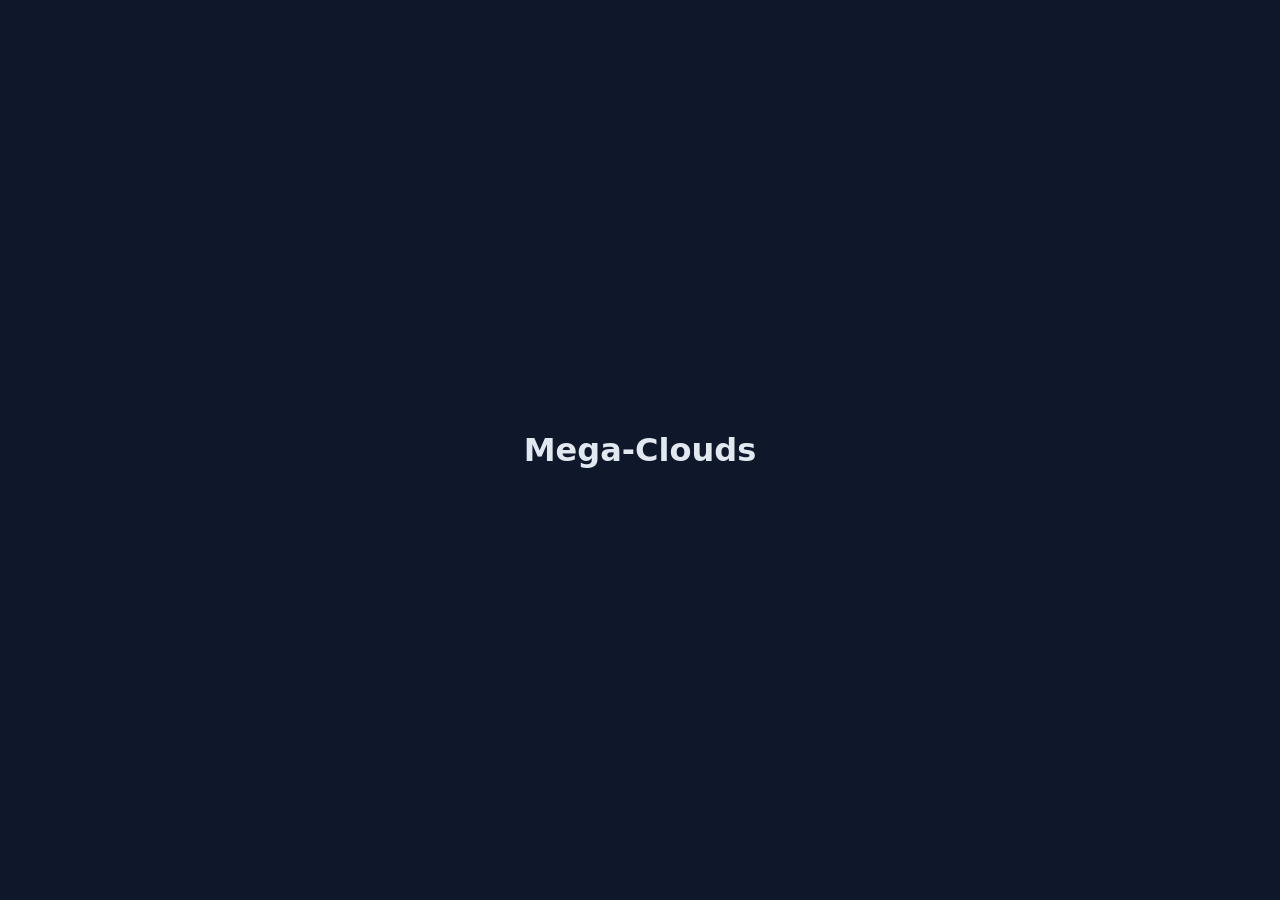
==== index.html @ e68db59c "Add README, CLAUDE.md, placeholder page and Pages workflow Co-Authored-By: Claude Opus 5.5 <noreply@" ====
<!doctype html>
<html lang="en">
<head>
<meta charset="utf-8">
<meta name="viewport" content="width=device-width, initial-scale=1">
<title>Mega-Clouds</title>
<style>body{margin:0;min-height:100vh;display:grid;place-items:center;font-family:system-ui,sans-serif;background:#0f172a;color:#e2e8f0}</style>
</head>
<body><h1>Mega-Clouds</h1></body>
</html>
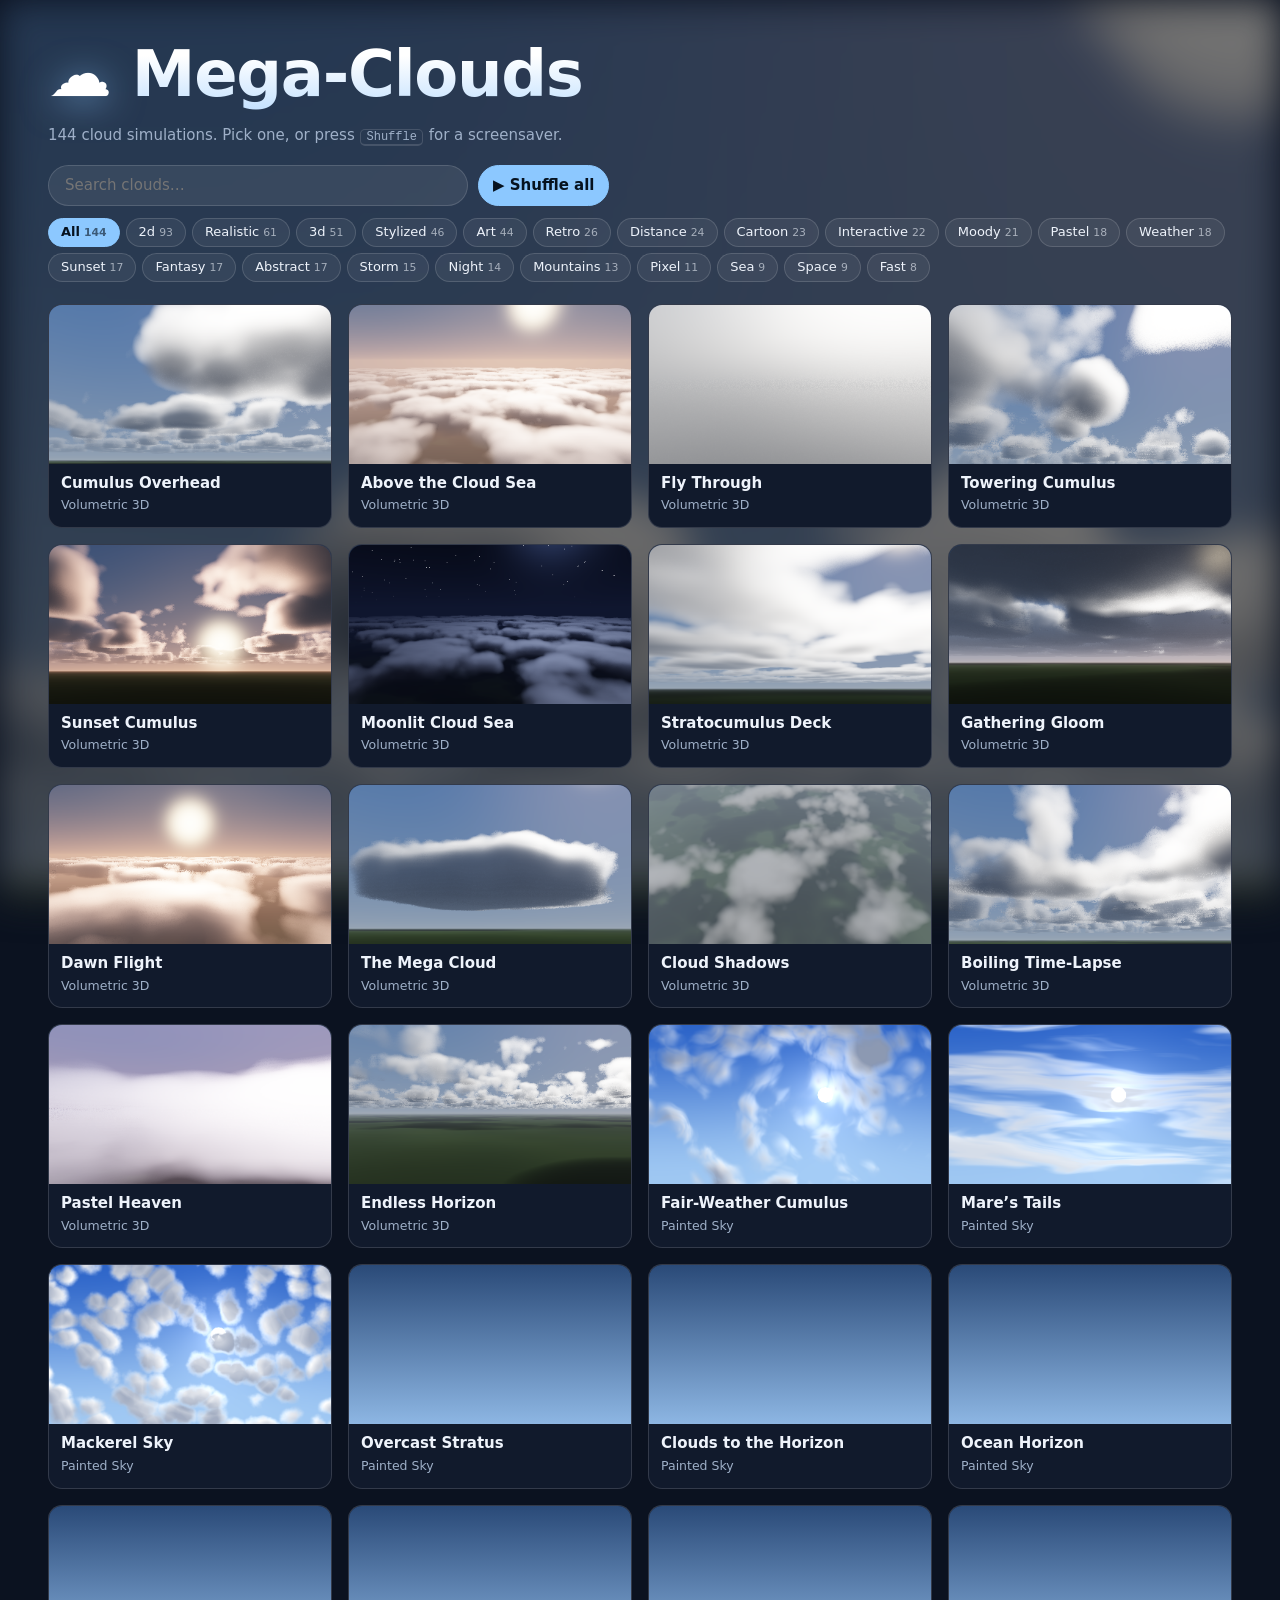
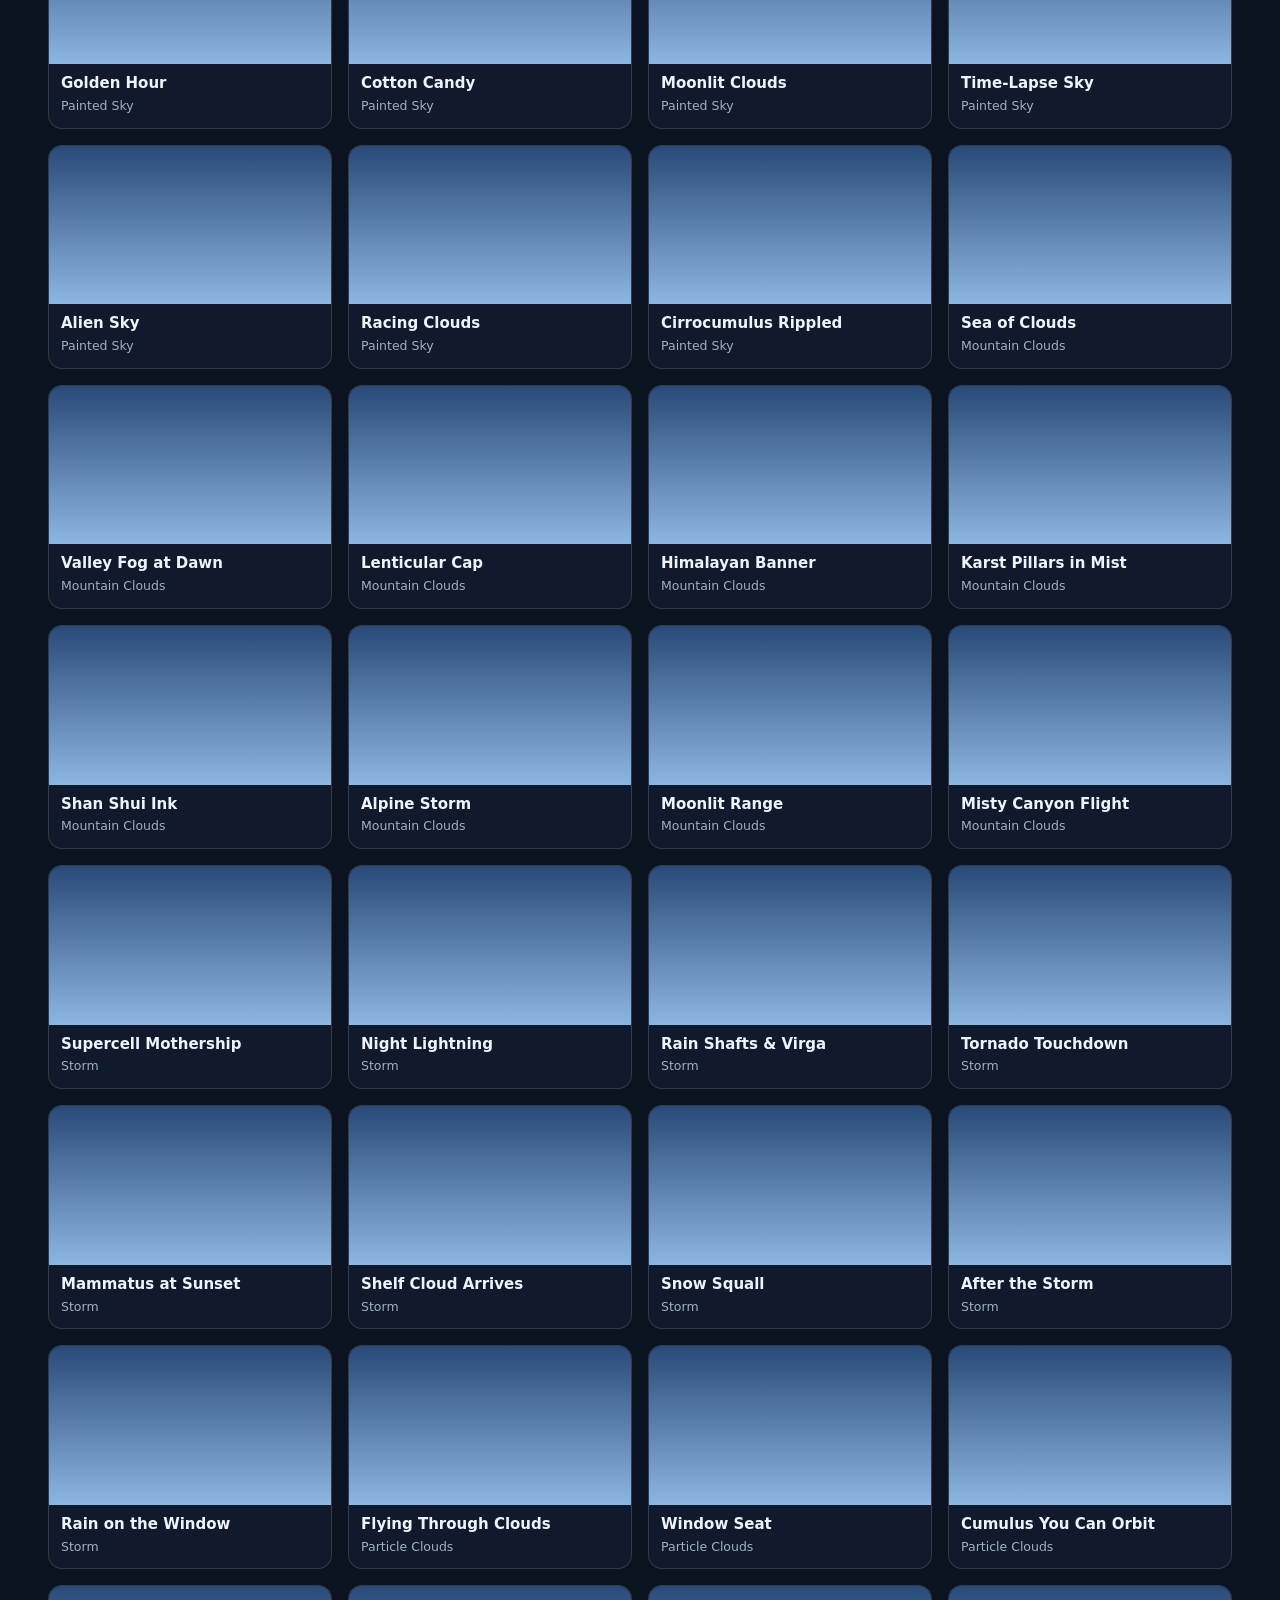
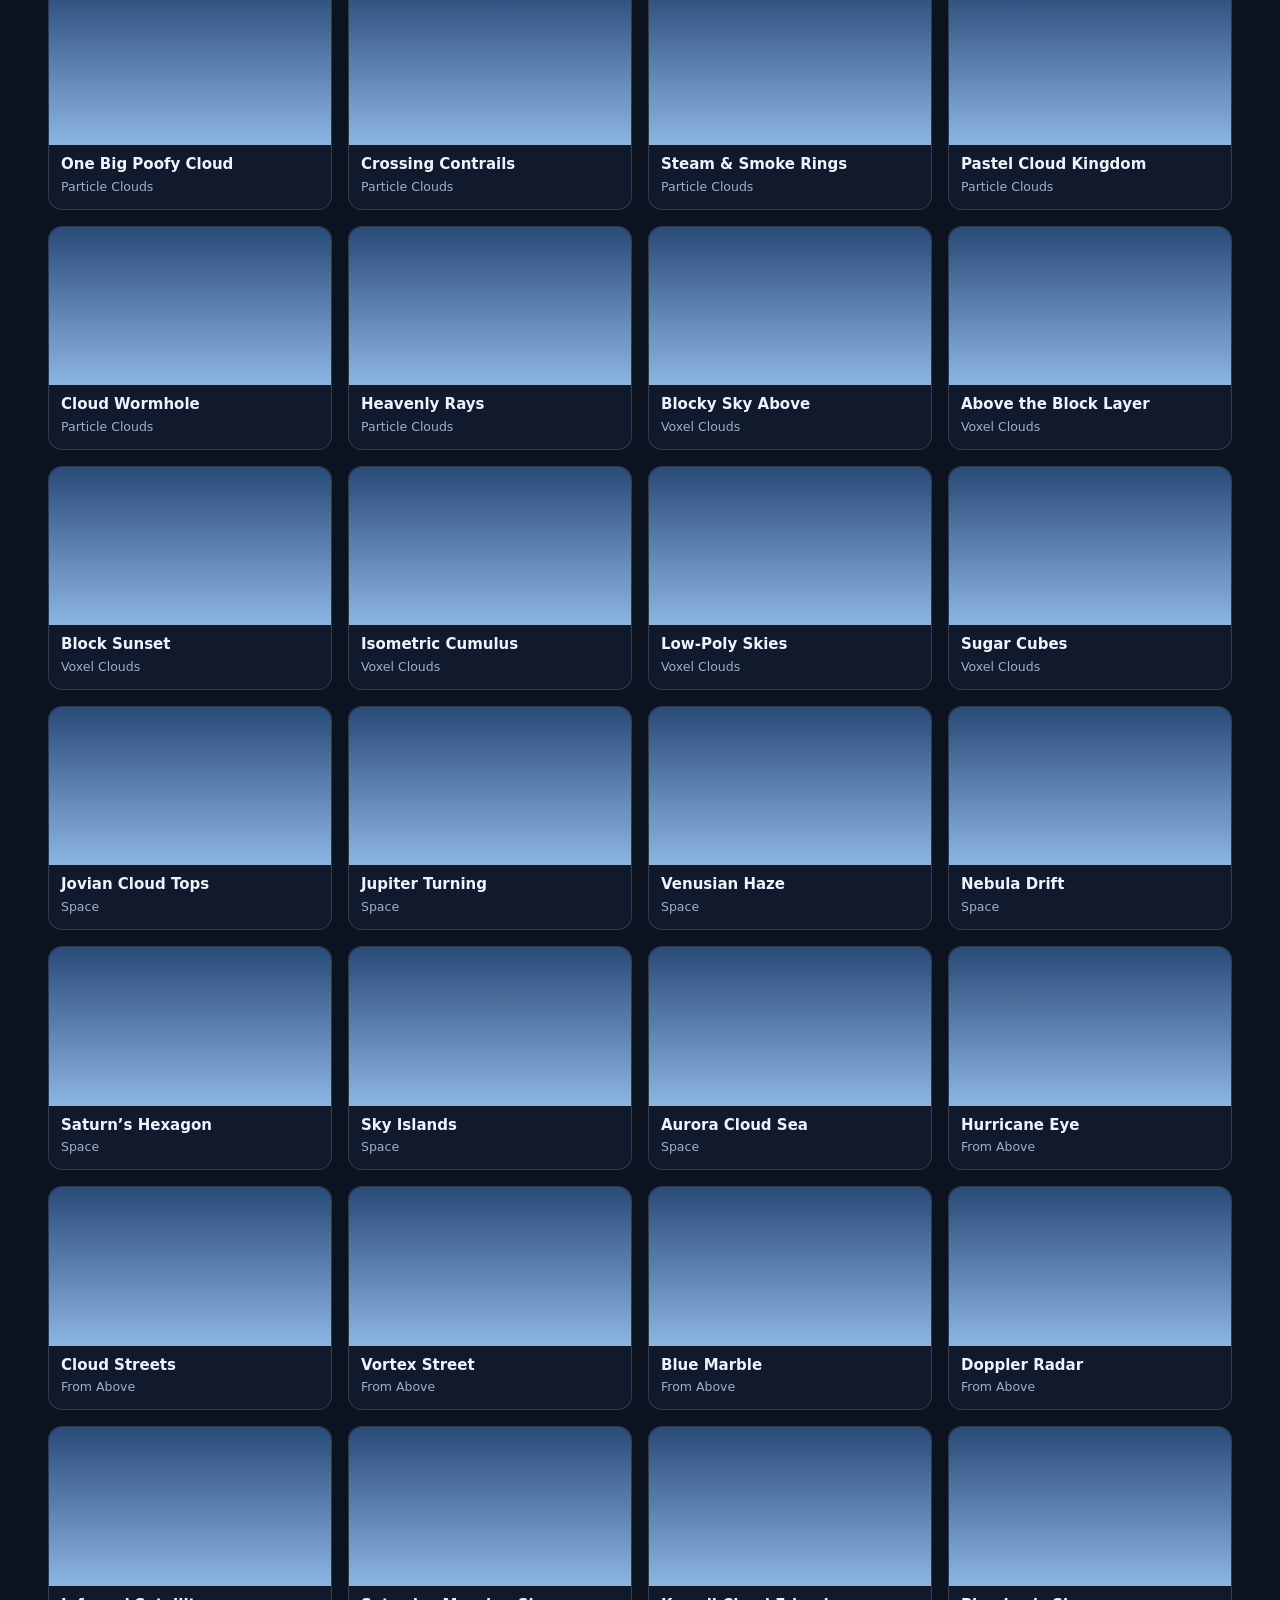
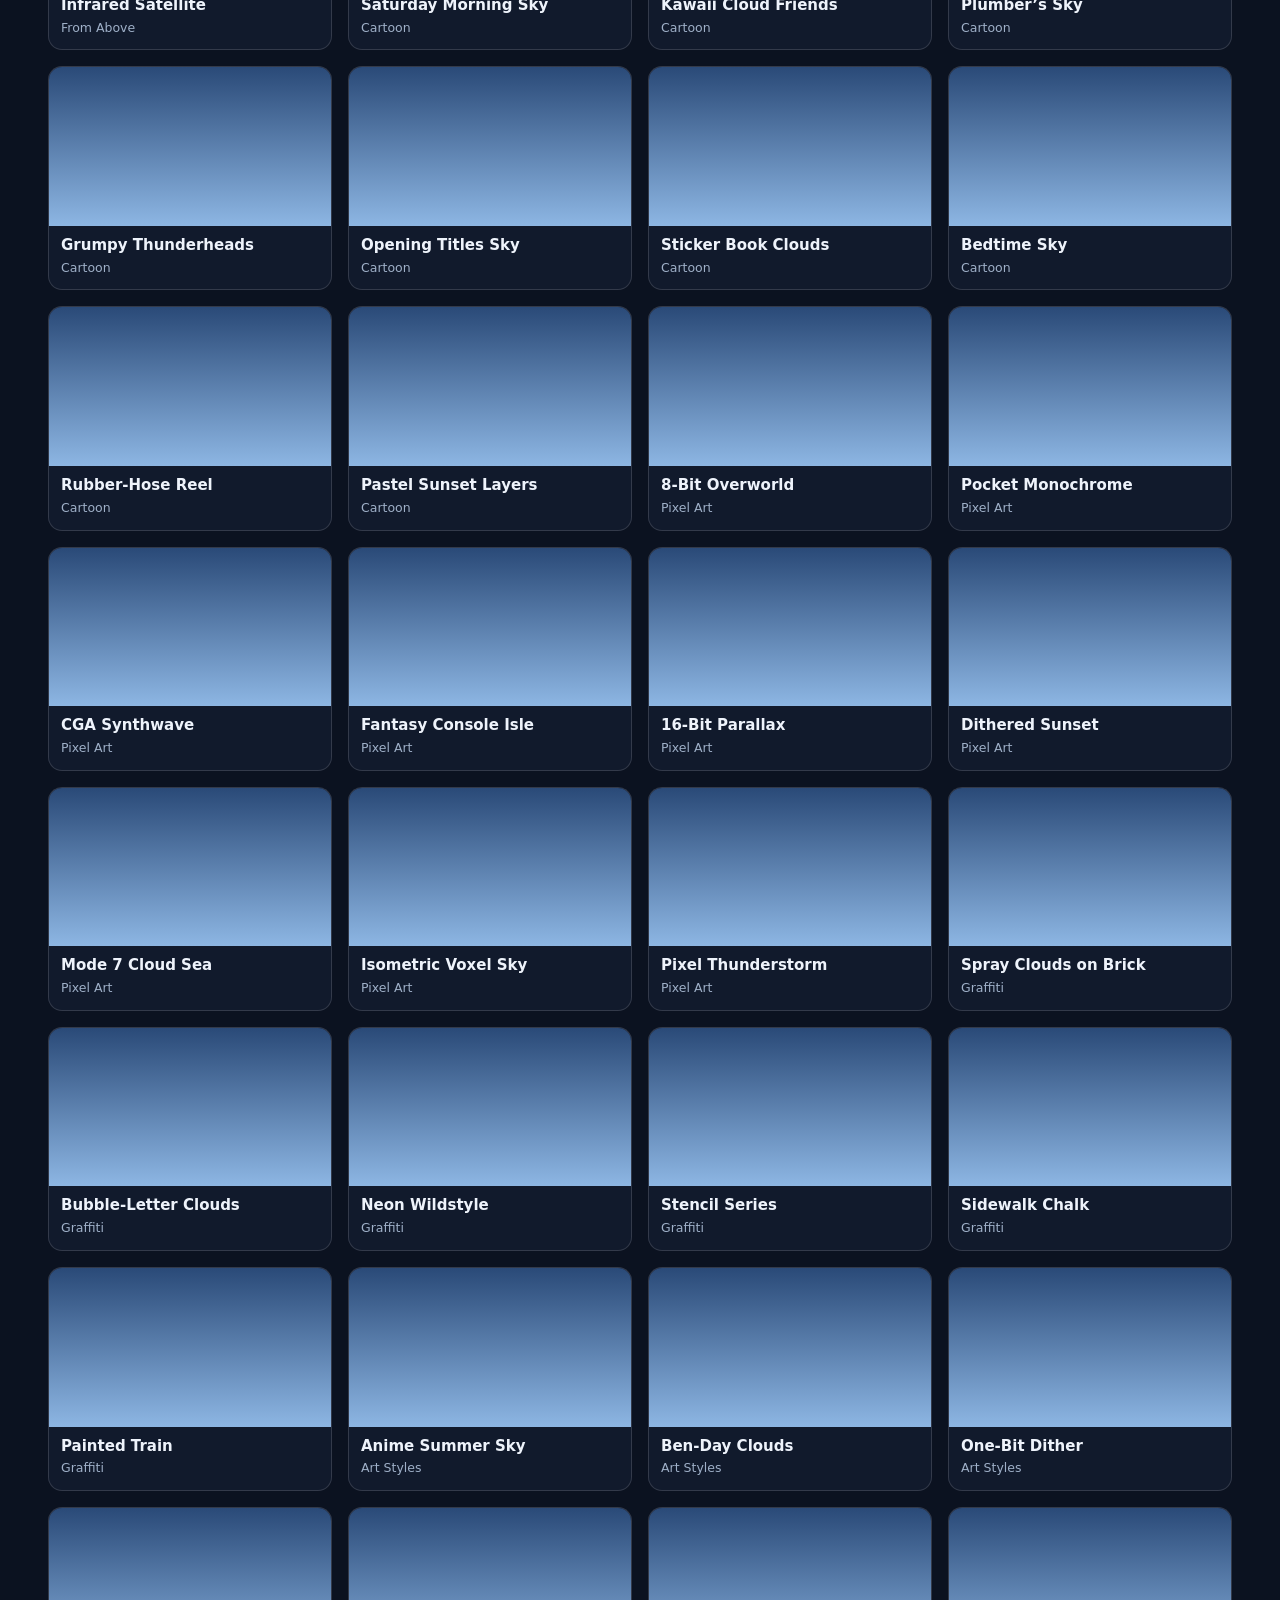
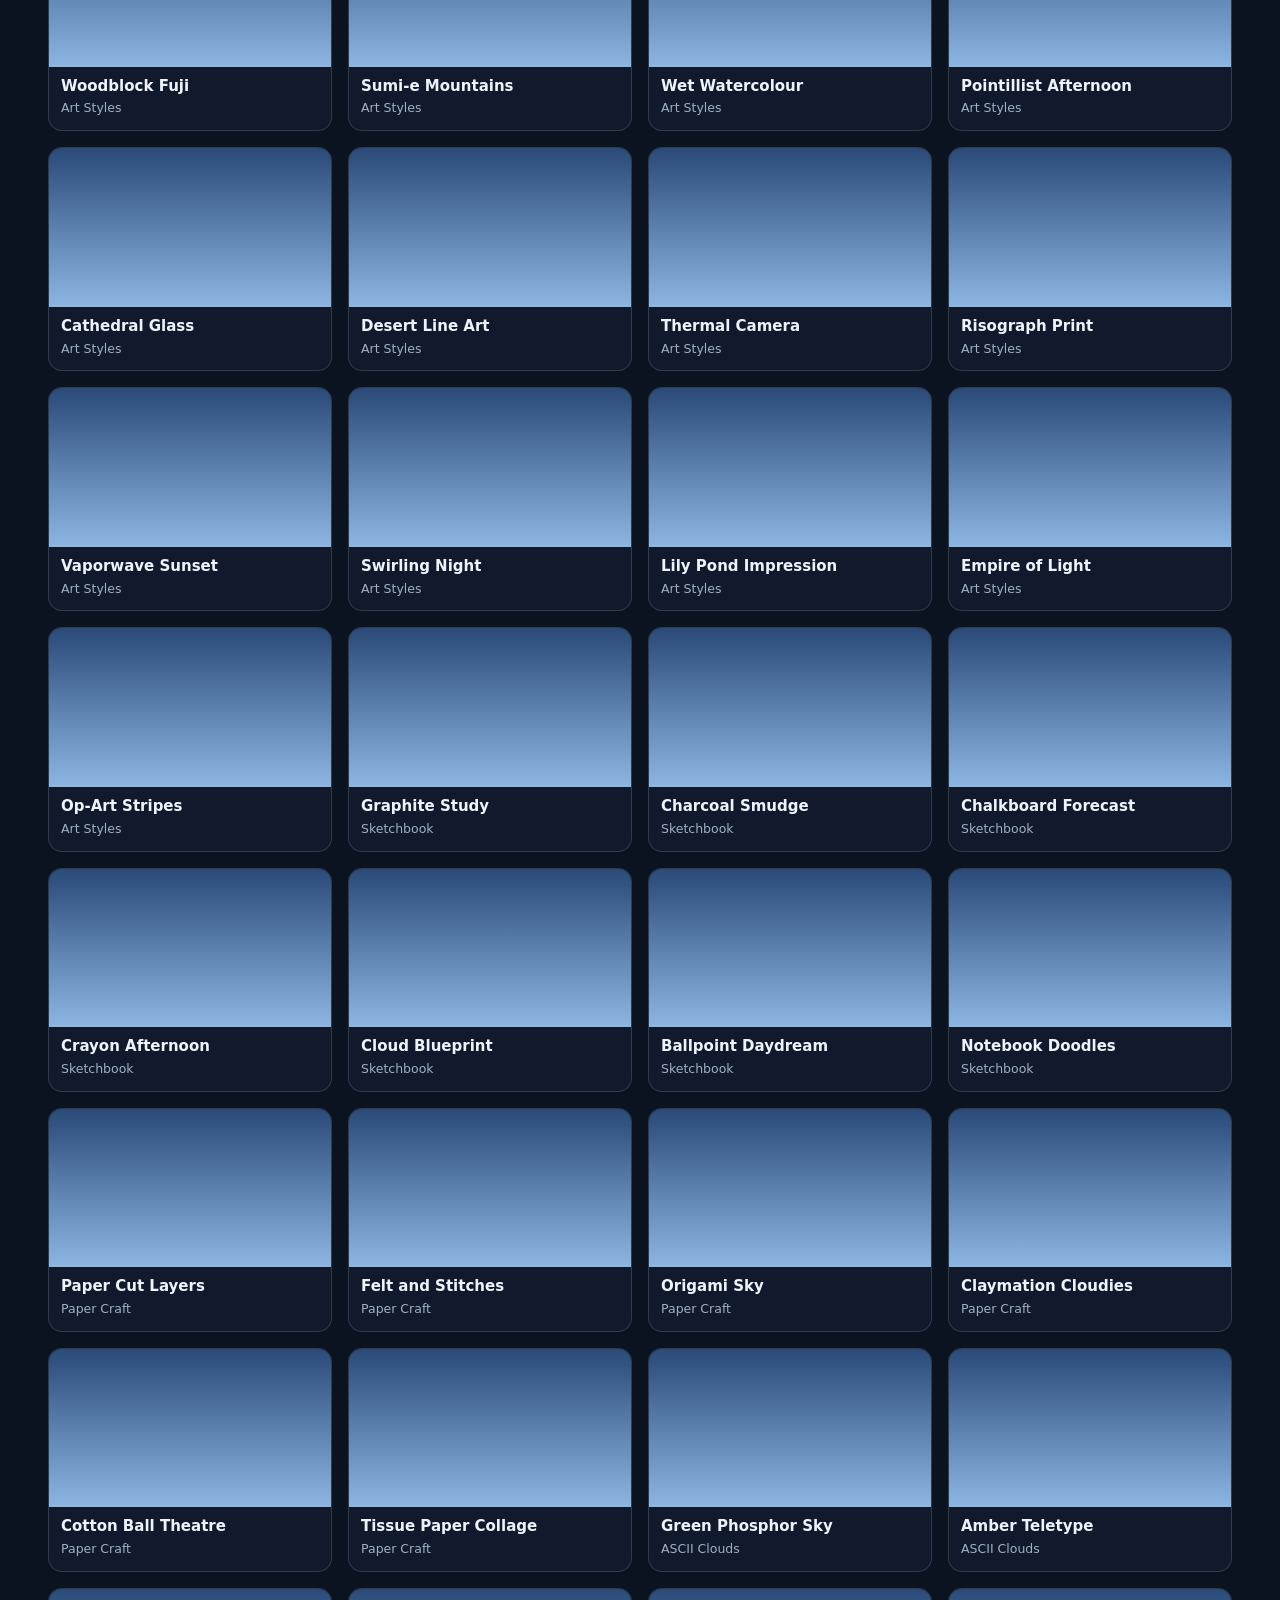
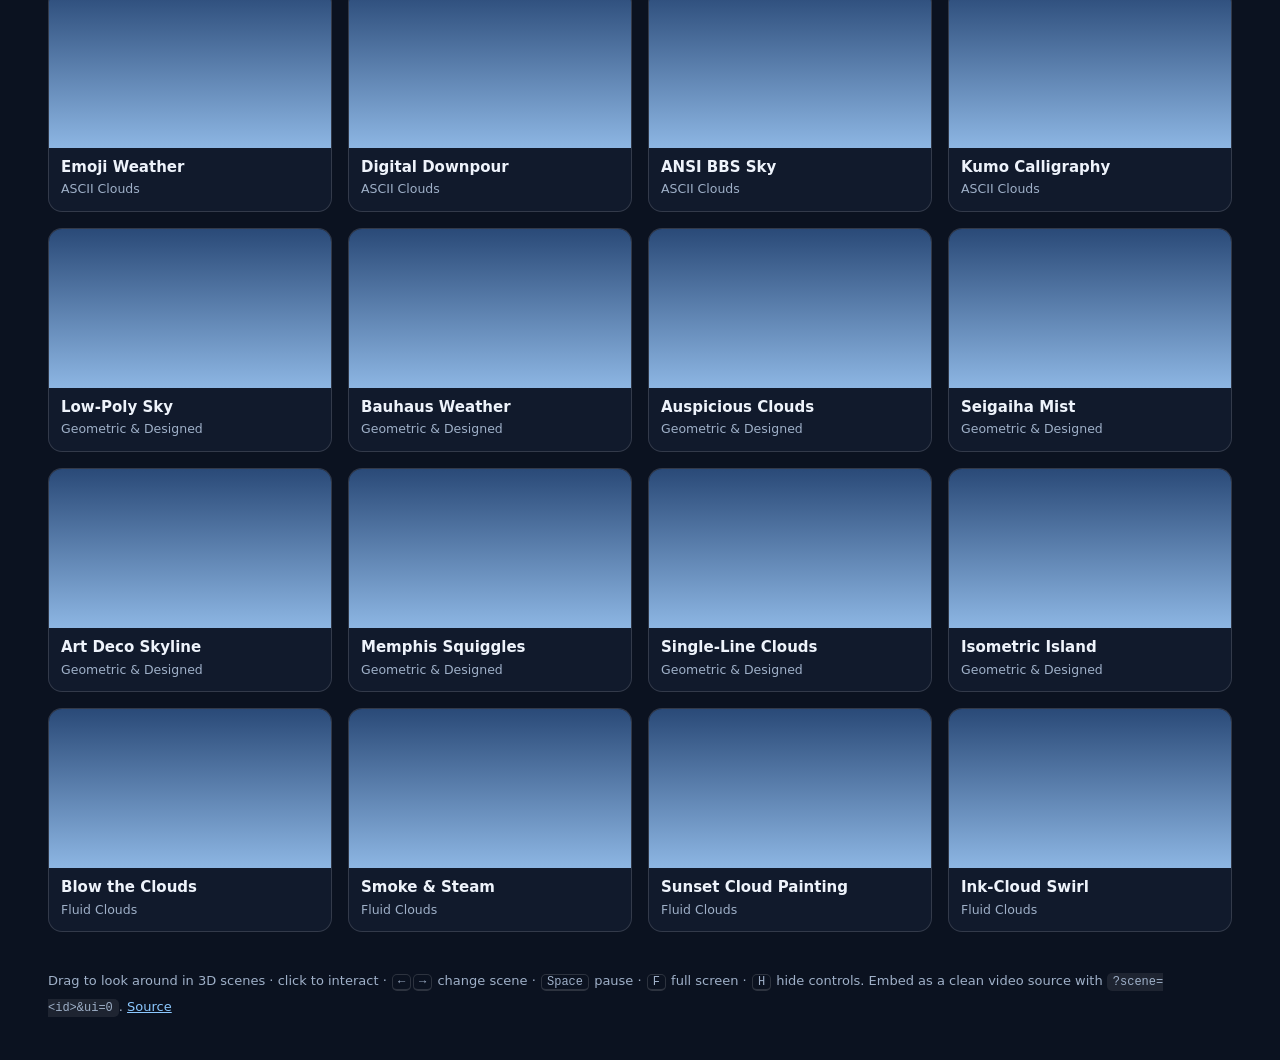
==== commit cddb6169: "Build Mega-Clouds: 144 cloud scenes across 17 engines Gallery, viewer, controls, screensaver shuffle" ====
--- a/index.html
+++ b/index.html
@@ -4,7 +4,70 @@
 <meta charset="utf-8">
 <meta name="viewport" content="width=device-width, initial-scale=1">
 <title>Mega-Clouds</title>
-<style>body{margin:0;min-height:100vh;display:grid;place-items:center;font-family:system-ui,sans-serif;background:#0f172a;color:#e2e8f0}</style>
+<meta name="description" content="A cloud simulator: over a hundred animated cloudscapes, from raymarched cumulus to 8-bit, graffiti and ink.">
+<link rel="icon" href="data:image/svg+xml,%3Csvg xmlns='http://www.w3.org/2000/svg' viewBox='0 0 64 64'%3E%3Cpath d='M18 48a12 12 0 0 1-1-24 16 16 0 0 1 30-4 12 12 0 0 1 1 28z' fill='%23fff' stroke='%233a6ea5' stroke-width='3'/%3E%3C/svg%3E">
+<link rel="stylesheet" href="css/style.css">
 </head>
-<body><h1>Mega-Clouds</h1></body>
+<body>
+<canvas id="out" aria-label="Cloud animation"></canvas>
+
+<section id="gallery" hidden>
+  <header class="g-head">
+    <h1><span class="logo">☁</span> Mega-Clouds</h1>
+    <p class="sub"><span id="count">…</span> cloud simulations. Pick one, or press <kbd>Shuffle</kbd> for a screensaver.</p>
+    <div class="g-tools">
+      <input id="search" type="search" placeholder="Search clouds…" aria-label="Search scenes">
+      <button id="g-shuffle" class="pill accent">▶ Shuffle all</button>
+    </div>
+    <nav id="chips" aria-label="Filter by tag"></nav>
+  </header>
+  <div id="grid"></div>
+  <footer class="g-foot">
+    Drag to look around in 3D scenes · click to interact · <kbd>←</kbd><kbd>→</kbd> change scene · <kbd>Space</kbd> pause · <kbd>F</kbd> full screen · <kbd>H</kbd> hide controls.
+    Embed as a clean video source with <code>?scene=&lt;id&gt;&amp;ui=0</code>. <a href="https://github.com/CrumpLabSandbox/Mega-Clouds">Source</a>
+  </footer>
+</section>
+
+<section id="hud" hidden>
+  <div class="bar top">
+    <button id="b-gallery" class="pill" title="All scenes (G)">☰ Gallery</button>
+    <button id="b-prev" class="icon" title="Previous (←)">‹</button>
+    <div class="title"><strong id="s-name"></strong><span id="s-engine"></span></div>
+    <button id="b-next" class="icon" title="Next (→)">›</button>
+    <span class="grow"></span>
+    <label class="shuffle" title="Screensaver: change scene every…">⟳
+      <select id="b-shuffle">
+        <option value="0">Shuffle off</option><option value="15">every 15 s</option><option value="30">every 30 s</option>
+        <option value="60">every 1 min</option><option value="120">every 2 min</option><option value="300">every 5 min</option>
+      </select>
+    </label>
+    <button id="b-pause" class="icon" title="Pause (Space)">❚❚</button>
+    <button id="b-random" class="icon" title="Random scene (R)">⚄</button>
+    <button id="b-panel" class="icon" title="Controls (C)">⚙</button>
+    <span id="hands-slot"></span>
+    <button id="b-snap" class="icon" title="Save a PNG (S)">◉</button>
+    <button id="b-rec" class="icon" title="Record video (V)">⏺</button>
+    <button id="b-link" class="icon" title="Copy a link to this exact view">🔗</button>
+    <button id="b-full" class="icon" title="Full screen (F)">⛶</button>
+  </div>
+  <aside id="panel" hidden>
+    <p id="s-desc"></p>
+    <h3>Clouds</h3><div id="ctl-main"></div>
+    <h3 id="h-extra">This scene</h3><div id="ctl-extra"></div>
+    <h3>Look</h3><div id="ctl-look"></div>
+    <h3>Output</h3>
+    <div class="row"><label for="quality">Quality</label>
+      <select id="quality"><option value="auto">Auto</option><option value="0.5">Low</option><option value="0.75">Medium</option><option value="1">High</option><option value="1.5">Ultra</option></select></div>
+    <div class="row"><label for="fade">Crossfade</label>
+      <select id="fade"><option value="0">Cut</option><option value="1.5" selected>1.5 s</option><option value="4">4 s</option></select></div>
+    <div class="btns"><button id="b-reset" class="pill">Reset scene</button><button id="b-dice" class="pill">Randomise</button></div>
+    <p id="fps" class="muted"></p>
+  </aside>
+  <div id="toast" role="status" aria-live="polite"></div>
+</section>
+
+<div id="err" hidden></div>
+<script src="js/vendor/invisible-hands.js"></script>
+<script type="module" src="js/app.js"></script>
+</body>
 </html>
--- a/css/style.css
+++ b/css/style.css
@@ -0,0 +1,89 @@
+:root {
+  --bg: #0b1220; --panel: rgb(12 18 32 / .72); --line: rgb(255 255 255 / .14); --text: #eef3fb; --muted: #9fb0c8;
+  --accent: #8cc8ff; --accent2: #ffd59a; --radius: 14px;
+  color-scheme: dark;
+}
+* { box-sizing: border-box; }
+html, body { margin: 0; height: 100%; background: var(--bg); color: var(--text); font: 15px/1.45 system-ui, -apple-system, "Segoe UI", sans-serif; }
+body { overflow: hidden; }
+body.gallery-mode { overflow: auto; }
+button, select, input { font: inherit; color: inherit; }
+kbd { font: 12px ui-monospace, Menlo, monospace; border: 1px solid var(--line); border-bottom-width: 2px; border-radius: 5px; padding: 0 5px; margin: 0 1px; }
+a { color: var(--accent); }
+[hidden] { display: none !important; }
+
+#out { position: fixed; inset: 0; width: 100vw; height: 100vh; display: block; touch-action: none; cursor: grab; }
+#out:active { cursor: grabbing; }
+body.gallery-mode #out { filter: blur(18px) brightness(.45) saturate(1.2); cursor: default; pointer-events: none; }
+body.hide-cursor #out { cursor: none; }
+
+/* ---------- gallery ---------- */
+#gallery { position: relative; z-index: 1; min-height: 100vh; padding: 28px clamp(16px, 4vw, 48px) 40px; }
+.g-head h1 { margin: 0; font-size: clamp(34px, 6vw, 64px); letter-spacing: -.02em; font-weight: 800;
+  background: linear-gradient(180deg, #fff 30%, #b9dcff); -webkit-background-clip: text; background-clip: text; color: transparent; }
+.g-head .logo { -webkit-text-fill-color: #fff; filter: drop-shadow(0 4px 18px rgb(140 200 255 / .6)); }
+.sub { margin: 4px 0 18px; color: var(--muted); }
+.g-tools { display: flex; gap: 10px; flex-wrap: wrap; margin-bottom: 12px; }
+#search { flex: 1; min-width: 200px; max-width: 420px; background: rgb(255 255 255 / .08); border: 1px solid var(--line); border-radius: 999px; padding: 9px 16px; outline: none; }
+#search:focus { border-color: var(--accent); }
+#chips { display: flex; flex-wrap: wrap; gap: 6px; margin-bottom: 22px; }
+.chip { background: rgb(255 255 255 / .06); border: 1px solid var(--line); border-radius: 999px; padding: 4px 12px; cursor: pointer; font-size: 13px; text-transform: capitalize; }
+.chip[aria-pressed="true"] { background: var(--accent); color: #06121f; border-color: var(--accent); font-weight: 600; }
+.chip small { opacity: .6; margin-left: 4px; }
+#grid { display: grid; grid-template-columns: repeat(auto-fill, minmax(min(100%, 250px), 1fr)); gap: 16px; }
+.card { position: relative; border-radius: var(--radius); overflow: hidden; background: #111a2c; border: 1px solid var(--line); cursor: pointer;
+  transition: transform .18s ease, box-shadow .18s ease, border-color .18s; text-align: left; padding: 0; }
+.card:hover, .card:focus-visible { transform: translateY(-3px); box-shadow: 0 14px 30px rgb(0 0 0 / .45); border-color: rgb(140 200 255 / .5); outline: none; }
+.card canvas { display: block; width: 100%; aspect-ratio: 16/9; background: linear-gradient(180deg, #2a4a78, #8db6e3); }
+.card .meta { padding: 9px 12px 11px; }
+.card .meta strong { display: block; font-size: 15px; }
+.card .meta span { color: var(--muted); font-size: 12.5px; }
+.card .desc { position: absolute; left: 0; right: 0; top: 0; aspect-ratio: 16/9; padding: 12px; display: flex; align-items: flex-end; font-size: 13px;
+  background: linear-gradient(0deg, rgb(0 0 0 / .7), transparent 60%); opacity: 0; transition: opacity .2s; }
+.card:hover .desc { opacity: 1; }
+.g-foot { margin-top: 36px; color: var(--muted); font-size: 13px; line-height: 2; }
+.g-foot code { font-size: 12px; background: rgb(255 255 255 / .08); padding: 2px 6px; border-radius: 5px; }
+
+/* ---------- viewer HUD ---------- */
+#hud { position: fixed; inset: 0; z-index: 2; pointer-events: none; transition: opacity .5s; }
+#hud.idle { opacity: 0; }
+#hud.idle * { cursor: none; }
+.bar { pointer-events: auto; position: absolute; left: 12px; right: 12px; top: 12px; display: flex; align-items: center; gap: 6px; flex-wrap: wrap;
+  background: var(--panel); backdrop-filter: blur(14px) saturate(1.3); -webkit-backdrop-filter: blur(14px) saturate(1.3);
+  border: 1px solid var(--line); border-radius: 16px; padding: 6px 8px; }
+.bar .grow { flex: 1; }
+.title { display: flex; flex-direction: column; line-height: 1.15; min-width: 0; padding: 0 6px; }
+.title strong { white-space: nowrap; overflow: hidden; text-overflow: ellipsis; }
+.title span { color: var(--muted); font-size: 12px; }
+.pill, .icon { background: rgb(255 255 255 / .07); border: 1px solid var(--line); border-radius: 999px; cursor: pointer; min-height: 34px; }
+.pill { padding: 5px 14px; }
+.pill.accent { background: var(--accent); color: #06121f; border-color: var(--accent); font-weight: 650; }
+.icon { width: 34px; padding: 0; display: inline-grid; place-items: center; font-size: 16px; }
+.pill:hover, .icon:hover { border-color: rgb(255 255 255 / .4); }
+.icon.on { background: #e5484d; border-color: #e5484d; }
+.shuffle { display: inline-flex; align-items: center; gap: 4px; }
+.shuffle select, #panel select { background: rgb(255 255 255 / .07); border: 1px solid var(--line); border-radius: 999px; padding: 5px 8px; min-height: 34px; }
+.shuffle select option, #panel select option { background: #111a2c; }
+
+#panel { pointer-events: auto; position: absolute; right: 12px; top: 72px; bottom: 12px; width: min(320px, calc(100vw - 24px)); overflow: auto;
+  background: var(--panel); backdrop-filter: blur(14px) saturate(1.3); -webkit-backdrop-filter: blur(14px) saturate(1.3);
+  border: 1px solid var(--line); border-radius: 16px; padding: 12px 16px 16px; }
+#panel h3 { margin: 16px 0 6px; font-size: 11px; letter-spacing: .12em; text-transform: uppercase; color: var(--accent2); }
+#s-desc { margin: 0; color: var(--muted); font-size: 13.5px; }
+.row { display: grid; grid-template-columns: 92px 1fr 34px; align-items: center; gap: 8px; min-height: 30px; font-size: 13.5px; }
+.row label { display: flex; align-items: center; gap: 2px; white-space: nowrap; }
+.row output { font: 12px ui-monospace, Menlo, monospace; color: var(--muted); text-align: right; }
+.row select { grid-column: 2 / 4; }
+input[type=range] { width: 100%; accent-color: var(--accent); }
+.btns { display: flex; gap: 8px; margin-top: 14px; flex-wrap: wrap; }
+.muted { color: var(--muted); font-size: 12px; }
+#toast { position: absolute; left: 50%; bottom: 28px; transform: translateX(-50%); background: var(--panel); border: 1px solid var(--line); border-radius: 999px;
+  padding: 8px 18px; opacity: 0; transition: opacity .3s; backdrop-filter: blur(10px); }
+#toast.show { opacity: 1; }
+#hands-slot .ih-badge > button { min-height: 34px; background: rgb(255 255 255 / .07); }
+#err { position: fixed; left: 50%; top: 40%; transform: translate(-50%, -50%); z-index: 5; max-width: 520px; padding: 20px 24px; background: #2a1215; border: 1px solid #e5484d; border-radius: 14px; }
+@media (max-width: 640px) {
+  .title span { display: none; }
+  .shuffle { display: none; }
+  #panel { top: auto; height: 55vh; }
+}
